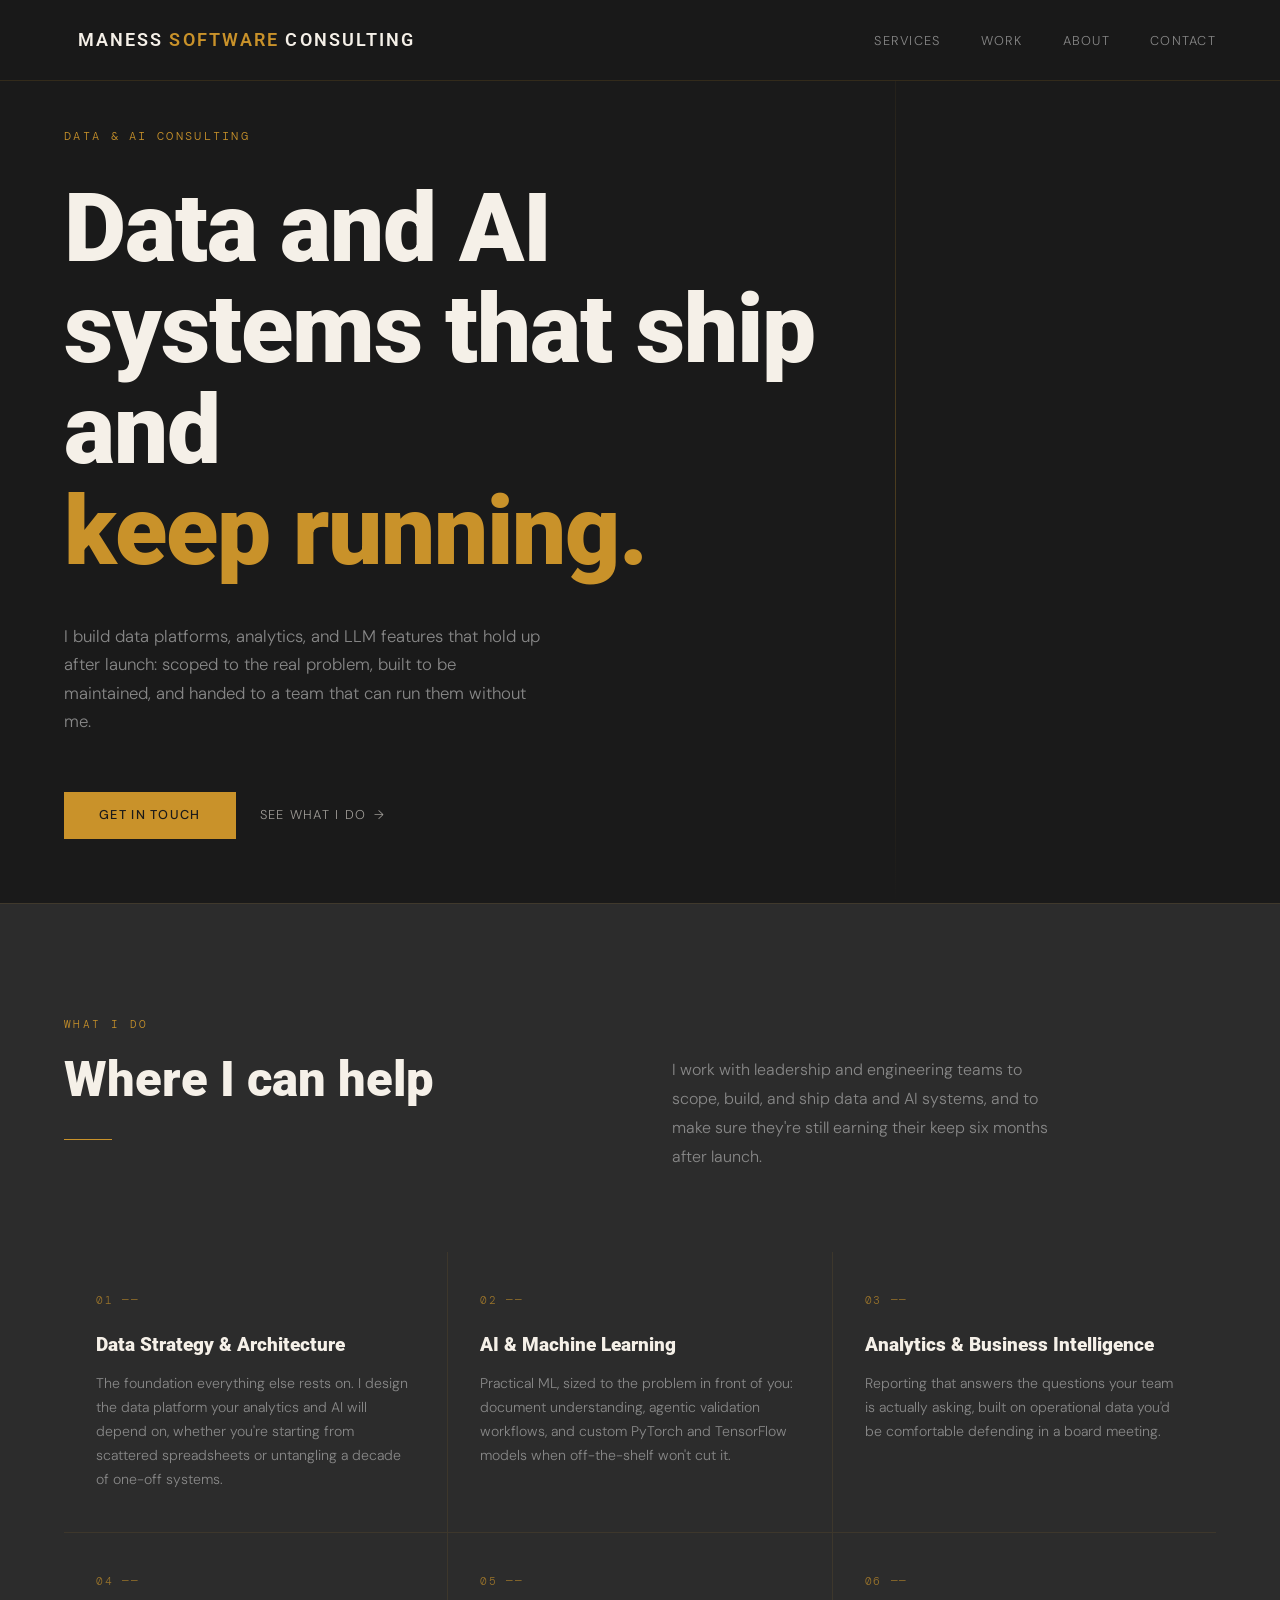
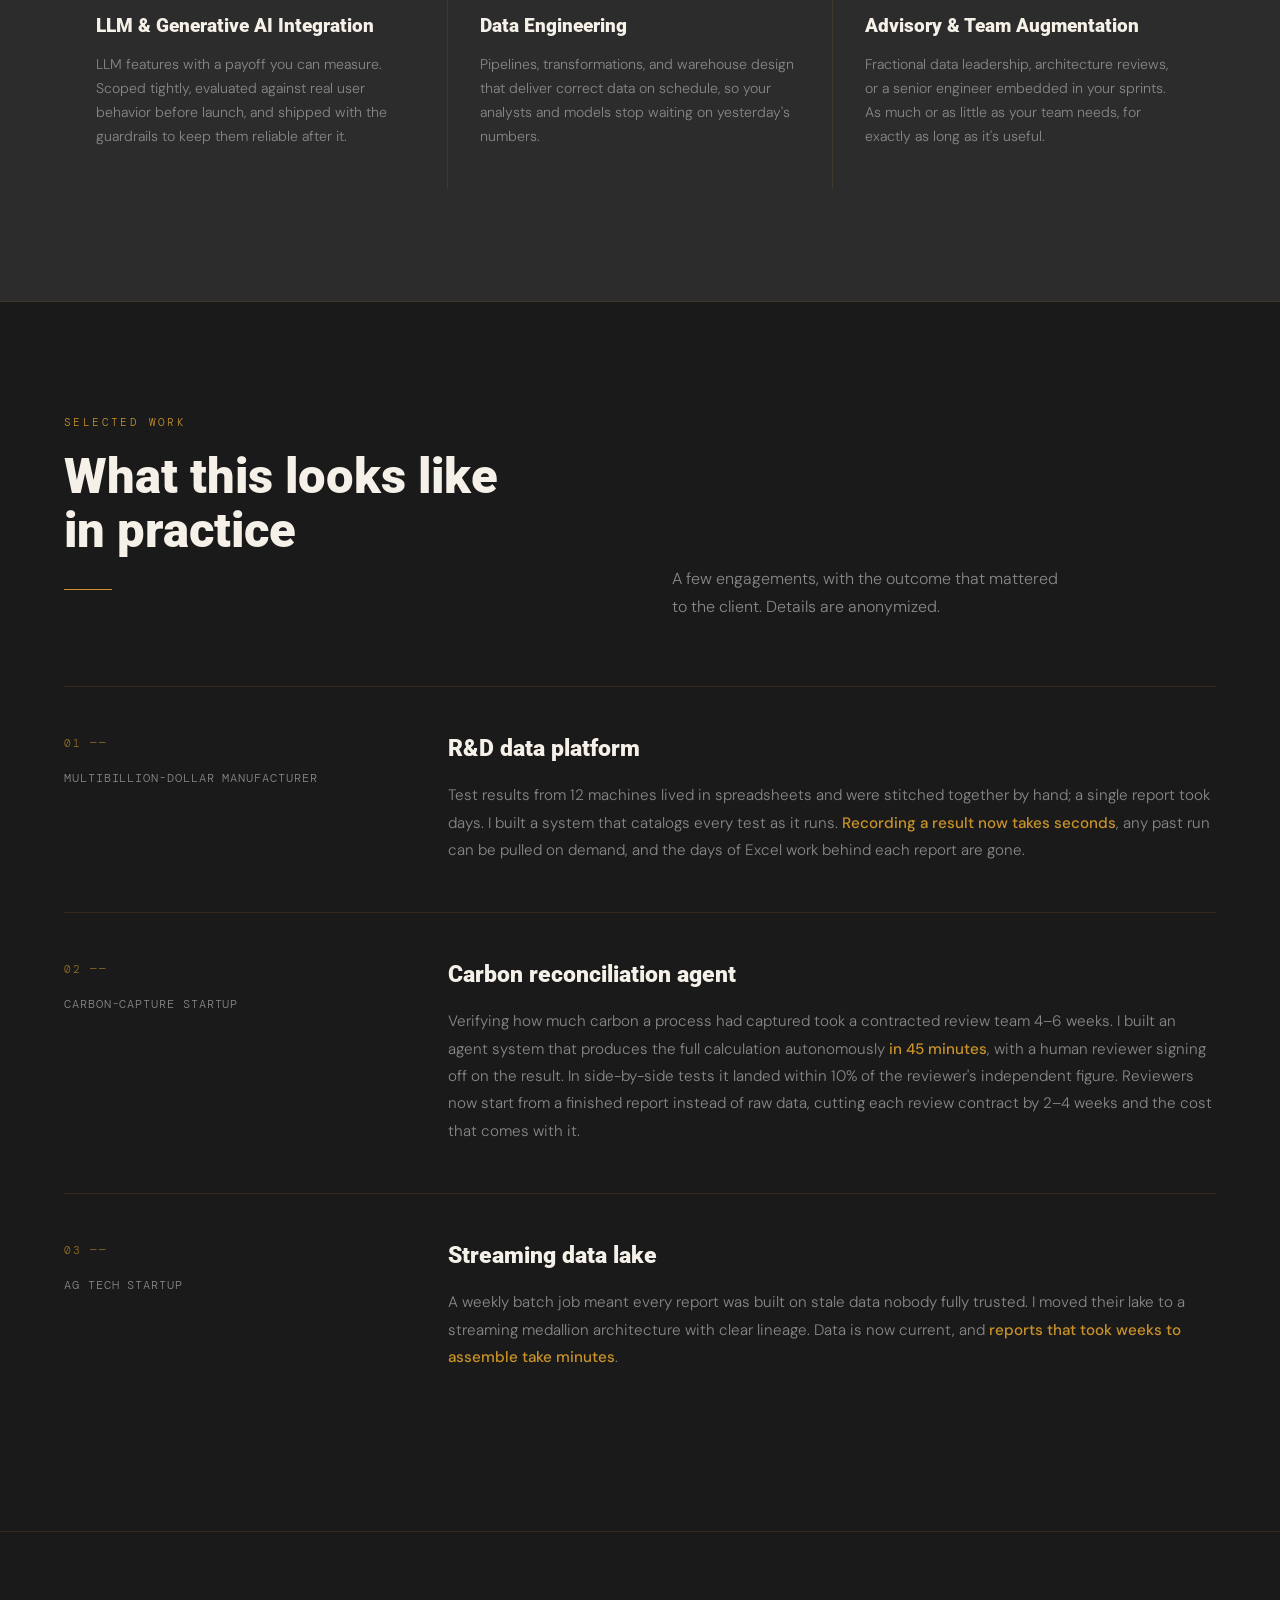
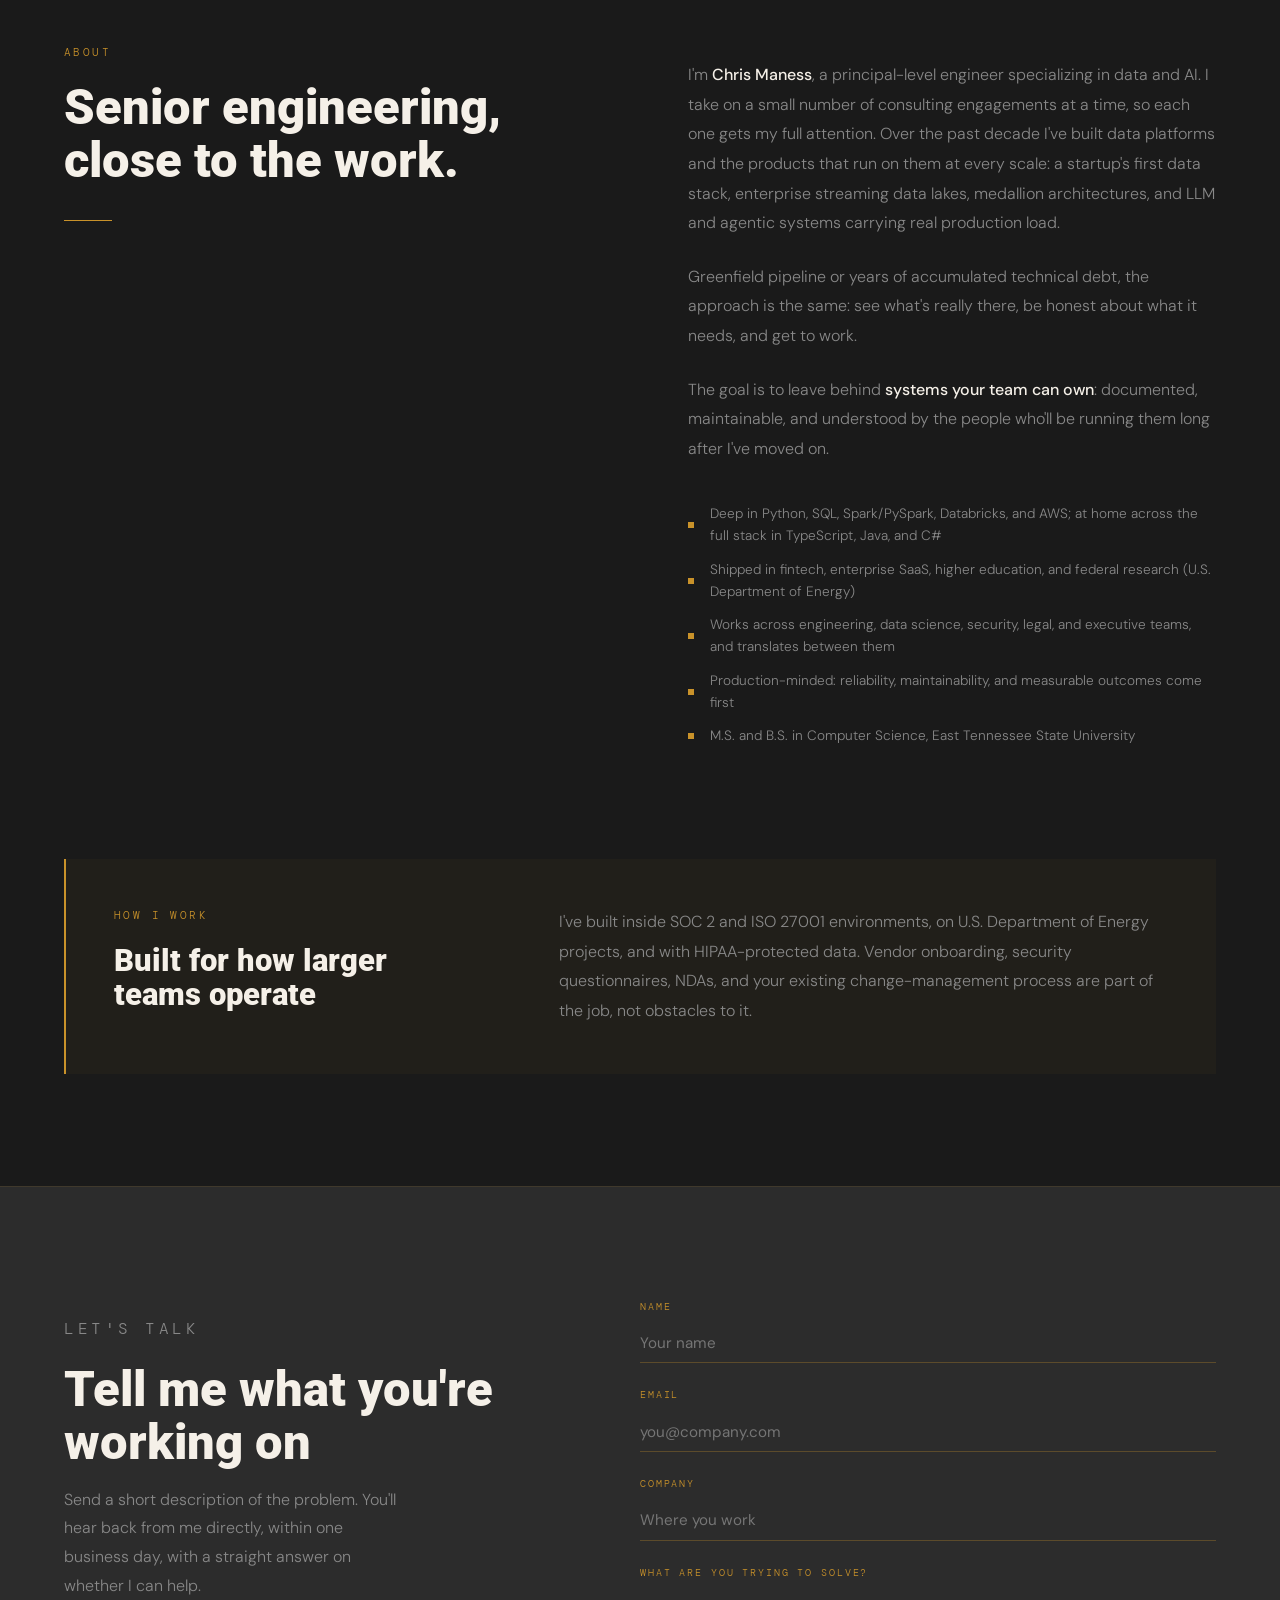
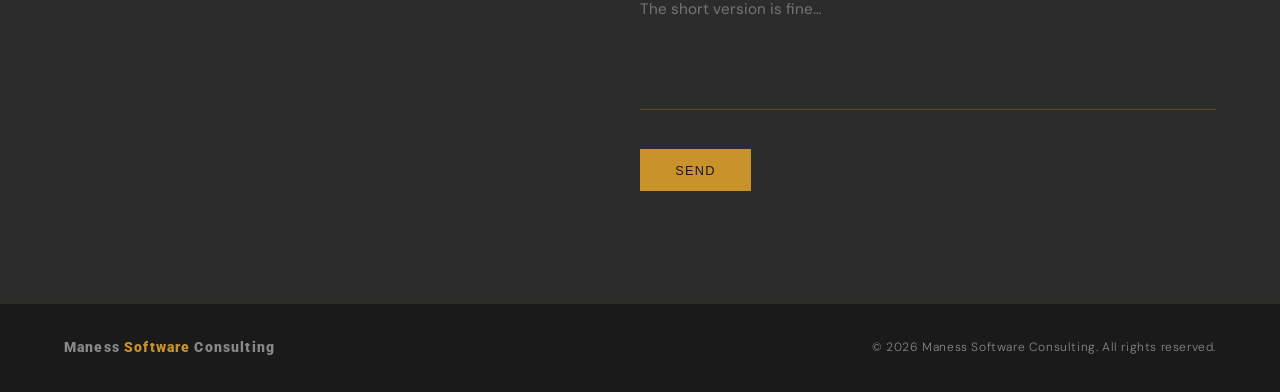
==== public/index.html @ 3c866b28 "Restructure for AWS Amplify Hosting Move the static site into public/ with logos under public/images" ====
<!DOCTYPE html>
<html lang="en">
<head>
  <meta charset="UTF-8" />
  <meta name="viewport" content="width=device-width, initial-scale=1.0" />
  <title>Maness Software Consulting | Data &amp; AI Systems Built for Production</title>
  <link rel="icon" href="/favicon.ico" sizes="16x16 32x32 48x48 64x64">
  <link rel="icon" type="image/svg+xml" href="/images/maness_consulting_logo_gold_circle.svg">
  <link rel="preconnect" href="https://fonts.googleapis.com" />
  <link rel="preconnect" href="https://fonts.gstatic.com" crossorigin />
  <link href="https://fonts.googleapis.com/css2?family=Roboto:wght@400;700;900&family=DM+Sans:wght@300;400;500&family=DM+Mono:wght@400&display=swap" rel="stylesheet" />

  <style>
    :root {
      --charcoal: #1a1a1a;
      --charcoal-mid: #2c2c2c;
      --charcoal-light: #3e3e3e;
      --gold: #c9922a;
      --gold-bright: #e0a83a;
      --cream: #f5f0e8;
      --text-muted: #888;
    }

    *, *::before, *::after {
      box-sizing: border-box;
      margin: 0;
      padding: 0;
    }

    html {
      scroll-behavior: smooth;
    }

    body {
      background: var(--charcoal);
      color: var(--cream);
      font-family: 'DM Sans', sans-serif;
      font-weight: 300;
      line-height: 1.6;
      overflow-x: hidden;
    }

    /* ─── NAV ─── */
    nav {
      position: fixed;
      top: 0;
      width: 100%;
      z-index: 100;
      display: flex;
      justify-content: space-between;
      align-items: center;
      padding: 1.5rem 4rem;
      background: rgba(26,26,26,0.92);
      backdrop-filter: blur(12px);
      border-bottom: 1px solid rgba(201,146,42,0.15);
    }

    .nav-logo {
      display: flex;
      align-items: center;
      gap: 0.85rem;
      font-family: 'Roboto', sans-serif;
      font-size: 1.1rem;
      font-weight: 600;
      letter-spacing: 0.12em;
      text-transform: uppercase;
      color: var(--cream);
      text-decoration: none;
    }

    .nav-logo img {
      height: 2rem;
      width: auto;
      display: block;
      flex-shrink: 0;
    }

    .nav-logo-text span {
      color: var(--gold);
    }

    .nav-links {
      display: flex;
      gap: 2.5rem;
      list-style: none;
    }

    .nav-links a {
      color: var(--text-muted);
      text-decoration: none;
      font-size: 0.8rem;
      letter-spacing: 0.1em;
      text-transform: uppercase;
      transition: color 0.25s;
    }

    .nav-links a:hover {
      color: var(--gold-bright);
    }

    /* ─── HERO ─── */
    #hero {
      min-height: 100vh;
      display: flex;
      flex-direction: column;
      justify-content: center;
      padding: 8rem 4rem 4rem;
      position: relative;
      overflow: hidden;
    }

    .hero-bg-line {
      position: absolute;
      top: 0; right: 0;
      width: 1px;
      height: 100%;
      background: linear-gradient(to bottom, transparent, var(--gold), transparent);
      opacity: 0.3;
      right: 30%;
    }

    .hero-eyebrow {
      font-family: 'DM Mono', monospace;
      font-size: 0.72rem;
      letter-spacing: 0.2em;
      color: var(--gold);
      text-transform: uppercase;
      margin-bottom: 2rem;
      opacity: 0;
      animation: fadeUp 0.8s 0.2s forwards;
    }

    .hero-heading {
      font-family: 'Roboto', sans-serif;
      font-size: clamp(3rem, 7.5vw, 7.5rem);
      font-weight: 900;
      line-height: 1.05;
      letter-spacing: -0.01em;
      max-width: 820px;
      opacity: 0;
      animation: fadeUp 0.9s 0.4s forwards;
    }

    .hero-heading em {
      font-style: normal;
      color: var(--gold);
    }

    .hero-sub {
      margin-top: 2.5rem;
      font-size: 1.05rem;
      color: var(--text-muted);
      max-width: 480px;
      line-height: 1.7;
      opacity: 0;
      animation: fadeUp 0.9s 0.65s forwards;
    }

    .hero-cta {
      margin-top: 3.5rem;
      display: flex;
      gap: 1.5rem;
      align-items: center;
      opacity: 0;
      animation: fadeUp 0.9s 0.85s forwards;
    }

    .btn-primary {
      display: inline-block;
      padding: 0.85rem 2.2rem;
      background: var(--gold);
      color: var(--charcoal);
      text-decoration: none;
      font-size: 0.8rem;
      font-weight: 500;
      letter-spacing: 0.1em;
      text-transform: uppercase;
      transition: background 0.25s, transform 0.2s;
    }

    .btn-primary:hover {
      background: var(--gold-bright);
      transform: translateY(-1px);
    }

    .btn-ghost {
      font-size: 0.8rem;
      letter-spacing: 0.1em;
      text-transform: uppercase;
      color: var(--cream);
      text-decoration: none;
      opacity: 0.6;
      transition: opacity 0.25s;
      display: flex;
      align-items: center;
      gap: 0.5rem;
    }

    .btn-ghost:hover { opacity: 1; }
    .btn-ghost::after { content: '→'; }

    /* ─── SECTION SHARED ─── */
    section {
      padding: 7rem 4rem;
    }

    .section-label {
      font-family: 'DM Mono', monospace;
      font-size: 0.68rem;
      letter-spacing: 0.22em;
      color: var(--gold);
      text-transform: uppercase;
      margin-bottom: 1.2rem;
    }

    .section-heading {
      font-family: 'Roboto', sans-serif;
      font-size: clamp(2rem, 3.8vw, 3.4rem);
      font-weight: 900;
      line-height: 1.1;
      margin-bottom: 1rem;
    }

    .divider {
      width: 48px;
      height: 1px;
      background: var(--gold);
      margin: 2rem 0;
    }

    /* ─── SERVICES ─── */
    #services {
      background: var(--charcoal-mid);
      border-top: 1px solid rgba(201,146,42,0.12);
      border-bottom: 1px solid rgba(201,146,42,0.12);
    }

    .services-intro {
      display: grid;
      grid-template-columns: 1fr 1fr;
      gap: 4rem;
      margin-bottom: 5rem;
      align-items: end;
    }

    .services-desc {
      color: var(--text-muted);
      font-size: 1rem;
      max-width: 400px;
      line-height: 1.8;
      align-self: end;
    }

    .services-grid {
      display: grid;
      grid-template-columns: repeat(3, 1fr);
      gap: 1px;
      background: rgba(201,146,42,0.1);
    }

    .service-card {
      background: var(--charcoal-mid);
      padding: 2.5rem 2rem;
      position: relative;
      transition: background 0.3s;
      cursor: default;
    }

    .service-card:hover {
      background: var(--charcoal-light);
    }

    .service-card:hover .service-number {
      color: var(--gold-bright);
    }

    .service-number {
      font-family: 'DM Mono', monospace;
      font-size: 0.68rem;
      color: var(--gold);
      opacity: 0.7;
      letter-spacing: 0.15em;
      margin-bottom: 1.5rem;
      transition: color 0.3s;
    }

    .service-title {
      font-family: 'Roboto', sans-serif;
      font-size: 1.2rem;
      font-weight: 900;
      margin-bottom: 1rem;
      line-height: 1.2;
    }

    .service-blurb {
      font-size: 0.88rem;
      color: var(--text-muted);
      line-height: 1.7;
    }

    .service-accent {
      position: absolute;
      bottom: 0; left: 0;
      width: 0;
      height: 2px;
      background: var(--gold);
      transition: width 0.4s ease;
    }

    .service-card:hover .service-accent {
      width: 100%;
    }

    /* ─── STATEMENTS ─── */
    #statements {
      display: flex;
      flex-direction: column;
      gap: 0;
      padding: 0;
    }

    .statement-row {
      padding: 2.2rem 4rem;
      border-bottom: 1px solid rgba(201,146,42,0.08);
      display: flex;
      align-items: center;
      gap: 2rem;
      transition: background 0.2s;
    }

    .statement-row:hover {
      background: rgba(201,146,42,0.04);
    }

    .statement-row:hover .stmt-arrow {
      opacity: 1;
      transform: translateX(4px);
    }

    .stmt-index {
      font-family: 'DM Mono', monospace;
      font-size: 0.65rem;
      color: var(--gold);
      opacity: 0.5;
      min-width: 2rem;
    }

    .stmt-text {
      font-family: 'Roboto', sans-serif;
      font-size: clamp(1.15rem, 2.2vw, 1.8rem);
      font-weight: 900;
      line-height: 1.3;
      flex: 1;
    }

    .stmt-text strong {
      font-weight: 600;
      color: var(--gold);
    }

    .stmt-arrow {
      color: var(--gold);
      opacity: 0;
      transition: opacity 0.2s, transform 0.2s;
      font-size: 1.2rem;
    }

    /* ─── ABOUT ─── */
    #about {
      display: grid;
      grid-template-columns: 1fr 1fr;
      gap: 6rem;
      align-items: start;
    }

    .about-left .section-heading {
      max-width: 440px;
    }

    .about-right {
      padding-top: 1rem;
    }

    .about-right p {
      color: var(--text-muted);
      font-size: 1rem;
      line-height: 1.85;
      margin-bottom: 1.5rem;
    }

    .about-right p strong {
      color: var(--cream);
      font-weight: 500;
    }

    .credentials {
      margin-top: 2.5rem;
      display: flex;
      flex-direction: column;
      gap: 0.75rem;
    }

    .credential {
      display: flex;
      align-items: center;
      gap: 1rem;
      font-size: 0.85rem;
      color: var(--text-muted);
    }

    .credential::before {
      content: '';
      display: inline-block;
      width: 6px;
      height: 6px;
      background: var(--gold);
      flex-shrink: 0;
    }

    /* ─── CONTACT ─── */
    #contact {
      background: var(--charcoal-mid);
      border-top: 1px solid rgba(201,146,42,0.12);
    }

    .contact-inner {
      display: grid;
      grid-template-columns: 1fr 1.2fr;
      gap: 6rem;
      align-items: start;
    }

    .contact-left p {
      color: var(--text-muted);
      font-size: 1rem;
      line-height: 1.8;
      max-width: 340px;
      margin-top: 1rem;
    }

    .contact-tagline {
      margin-top: 3rem;
      font-family: 'Roboto', sans-serif;
      font-size: 1.3rem;
      font-style: normal;
      font-weight: 600;
      color: var(--gold);
      line-height: 1.4;
    }

    .form-group {
      margin-bottom: 1.5rem;
    }

    label {
      display: block;
      font-family: 'DM Mono', monospace;
      font-size: 0.65rem;
      letter-spacing: 0.18em;
      color: var(--gold);
      text-transform: uppercase;
      margin-bottom: 0.5rem;
    }

    input, textarea {
      width: 100%;
      background: transparent;
      border: none;
      border-bottom: 1px solid rgba(201,146,42,0.3);
      color: var(--cream);
      font-family: 'DM Sans', sans-serif;
      font-size: 0.95rem;
      padding: 0.6rem 0;
      outline: none;
      transition: border-color 0.25s;
    }

    input:focus, textarea:focus {
      border-bottom-color: var(--gold-bright);
    }

    textarea {
      resize: none;
      height: 120px;
    }

    .form-submit {
      margin-top: 2rem;
      display: flex;
      align-items: center;
      gap: 1.5rem;
    }

    /* ─── FOOTER ─── */
    footer {
      padding: 2rem 4rem;
      display: flex;
      justify-content: space-between;
      align-items: center;
      border-top: 1px solid rgba(201,146,42,0.12);
    }

    footer p {
      font-size: 0.75rem;
      color: var(--text-muted);
      letter-spacing: 0.05em;
    }

    footer .footer-logo {
      font-family: 'Roboto', sans-serif;
      font-size: 0.9rem;
      font-weight: 900;
      letter-spacing: 0.08em;
    }

    footer .footer-logo span { color: var(--gold); }

    /* ─── WORK ─── */
    #work {
      border-bottom: 1px solid rgba(201,146,42,0.12);
    }

    .work-intro {
      display: grid;
      grid-template-columns: 1fr 1fr;
      gap: 4rem;
      margin-bottom: 4rem;
      align-items: end;
    }

    .work-desc {
      color: var(--text-muted);
      font-size: 1rem;
      max-width: 400px;
      line-height: 1.8;
      align-self: end;
    }

    .work-item {
      display: grid;
      grid-template-columns: 1fr 2.4fr;
      gap: 4rem;
      padding: 3rem 0;
      border-top: 1px solid rgba(201,146,42,0.12);
      transition: background 0.3s;
    }

    .work-item:hover {
      background: rgba(201,146,42,0.03);
    }

    .work-number {
      font-family: 'DM Mono', monospace;
      font-size: 0.68rem;
      color: var(--gold);
      opacity: 0.7;
      letter-spacing: 0.15em;
      margin-bottom: 1rem;
    }

    .work-client {
      font-family: 'DM Mono', monospace;
      font-size: 0.72rem;
      line-height: 1.7;
      color: var(--text-muted);
      text-transform: uppercase;
      letter-spacing: 0.08em;
    }

    .work-title {
      font-family: 'Roboto', sans-serif;
      font-size: 1.45rem;
      font-weight: 900;
      line-height: 1.2;
      margin-bottom: 1.2rem;
    }

    .work-text {
      font-size: 0.95rem;
      color: var(--text-muted);
      line-height: 1.8;
    }

    .work-text strong {
      color: var(--gold);
      font-weight: 500;
    }

    /* ─── HOW I WORK ─── */
    #how-i-work {
      padding-top: 0;
    }

    .how-panel {
      background: rgba(201,146,42,0.04);
      border-left: 2px solid var(--gold);
      padding: 3rem;
      display: grid;
      grid-template-columns: 1fr 1.6fr;
      gap: 4rem;
      align-items: start;
    }

    .how-panel .section-heading {
      font-size: clamp(1.5rem, 2.4vw, 2.1rem);
      margin-bottom: 0;
      max-width: 320px;
    }

    .how-body {
      color: var(--text-muted);
      font-size: 1rem;
      line-height: 1.85;
    }

    .how-body strong {
      color: var(--cream);
      font-weight: 500;
    }

    /* ─── ANIMATIONS ─── */
    @keyframes fadeUp {
      from { opacity: 0; transform: translateY(20px); }
      to   { opacity: 1; transform: translateY(0); }
    }

    /* ─── RESPONSIVE ─── */
    @media (max-width: 900px) {
      nav {
        padding: 1rem 1.5rem;
        flex-wrap: wrap;
        justify-content: center;
        gap: 0.6rem 0;
      }
      .nav-logo { font-size: 0.95rem; gap: 0.65rem; }
      .nav-logo img { height: 1.6rem; }
      .nav-links { gap: 1.5rem; }
      .nav-links a { font-size: 0.72rem; }
      #hero { padding-top: 10rem; }
      #hero, section { padding-left: 1.5rem; padding-right: 1.5rem; }
      .services-intro { grid-template-columns: 1fr; gap: 1.5rem; }
      .services-grid { grid-template-columns: 1fr; }
      #about { grid-template-columns: 1fr; gap: 2.5rem; }
      .contact-inner { grid-template-columns: 1fr; gap: 2.5rem; }
      .work-intro { grid-template-columns: 1fr; gap: 1.5rem; }
      .work-item { grid-template-columns: 1fr; gap: 1.5rem; padding: 2.5rem 0; }
      .how-panel { grid-template-columns: 1fr; gap: 1.5rem; padding: 2rem 1.5rem; }
      .statement-row { padding-left: 1.5rem; padding-right: 1.5rem; }
      footer { flex-direction: column; gap: 0.5rem; text-align: center; }
    }
  </style>
</head>
<body>

<!-- NAV -->
<nav>
  <a class="nav-logo" href="#hero" aria-label="Maness Software Consulting home">
    <img src="/images/maness_consulting_logo_gold.svg" alt="">
    <span class="nav-logo-text">Maness <span>Software</span> Consulting</span>
  </a>
  <ul class="nav-links">
    <li><a href="#services">Services</a></li>
    <li><a href="#work">Work</a></li>
    <li><a href="#about">About</a></li>
    <li><a href="#contact">Contact</a></li>
  </ul>
</nav>

<!-- HERO -->
<section id="hero">
  <div class="hero-bg-line"></div>
  <p class="hero-eyebrow">Data &amp; AI Consulting</p>
  <h1 class="hero-heading">
    Data and AI systems that ship and<br>
    <em>keep running.</em>
  </h1>
  <p class="hero-sub">
    I build data platforms, analytics, and LLM features that hold up after launch: scoped to the real problem, built to be maintained, and handed to a team that can run them without me.
  </p>
  <div class="hero-cta">
    <a href="#contact" class="btn-primary">Get in touch</a>
    <a href="#services" class="btn-ghost">See what I do</a>
  </div>
</section>

<!-- SERVICES -->
<section id="services">
  <div class="services-intro">
    <div>
      <p class="section-label">What I Do</p>
      <h2 class="section-heading">Where I can help</h2>
      <div class="divider"></div>
    </div>
    <p class="services-desc">
      I work with leadership and engineering teams to scope, build, and ship data and AI systems, and to make sure they're still earning their keep six months after launch.
    </p>
  </div>

  <div class="services-grid">
    <div class="service-card">
      <p class="service-number">01 ——</p>
      <h3 class="service-title">Data Strategy &amp; Architecture</h3>
      <p class="service-blurb">The foundation everything else rests on. I design the data platform your analytics and AI will depend on, whether you're starting from scattered spreadsheets or untangling a decade of one-off systems.</p>
      <div class="service-accent"></div>
    </div>
    <div class="service-card">
      <p class="service-number">02 ——</p>
      <h3 class="service-title">AI &amp; Machine Learning</h3>
      <p class="service-blurb">Practical ML, sized to the problem in front of you: document understanding, agentic validation workflows, and custom PyTorch and TensorFlow models when off-the-shelf won't cut it.</p>
      <div class="service-accent"></div>
    </div>
    <div class="service-card">
      <p class="service-number">03 ——</p>
      <h3 class="service-title">Analytics &amp; Business Intelligence</h3>
      <p class="service-blurb">Reporting that answers the questions your team is actually asking, built on operational data you'd be comfortable defending in a board meeting.</p>
      <div class="service-accent"></div>
    </div>
    <div class="service-card">
      <p class="service-number">04 ——</p>
      <h3 class="service-title">LLM &amp; Generative AI Integration</h3>
      <p class="service-blurb">LLM features with a payoff you can measure. Scoped tightly, evaluated against real user behavior before launch, and shipped with the guardrails to keep them reliable after it.</p>
      <div class="service-accent"></div>
    </div>
    <div class="service-card">
      <p class="service-number">05 ——</p>
      <h3 class="service-title">Data Engineering</h3>
      <p class="service-blurb">Pipelines, transformations, and warehouse design that deliver correct data on schedule, so your analysts and models stop waiting on yesterday's numbers.</p>
      <div class="service-accent"></div>
    </div>
    <div class="service-card">
      <p class="service-number">06 ——</p>
      <h3 class="service-title">Advisory &amp; Team Augmentation</h3>
      <p class="service-blurb">Fractional data leadership, architecture reviews, or a senior engineer embedded in your sprints. As much or as little as your team needs, for exactly as long as it's useful.</p>
      <div class="service-accent"></div>
    </div>
  </div>
</section>

<!-- WORK -->
<section id="work">
  <div class="work-intro">
    <div>
      <p class="section-label">Selected Work</p>
      <h2 class="section-heading">What this looks like<br>in practice</h2>
      <div class="divider"></div>
    </div>
    <p class="work-desc">
      A few engagements, with the outcome that mattered to the client. Details are anonymized.
    </p>
  </div>

  <div class="work-list">
    <article class="work-item">
      <div class="work-meta">
        <p class="work-number">01 ——</p>
        <p class="work-client">Multibillion-dollar manufacturer</p>
      </div>
      <div class="work-body">
        <h3 class="work-title">R&amp;D data platform</h3>
        <p class="work-text">Test results from 12 machines lived in spreadsheets and were stitched together by hand; a single report took days. I built a system that catalogs every test as it runs. <strong>Recording a result now takes seconds</strong>, any past run can be pulled on demand, and the days of Excel work behind each report are gone.</p>
      </div>
    </article>

    <article class="work-item">
      <div class="work-meta">
        <p class="work-number">02 ——</p>
        <p class="work-client">Carbon-capture startup</p>
      </div>
      <div class="work-body">
        <h3 class="work-title">Carbon reconciliation agent</h3>
        <p class="work-text">Verifying how much carbon a process had captured took a contracted review team 4–6 weeks. I built an agent system that produces the full calculation autonomously <strong>in 45 minutes</strong>, with a human reviewer signing off on the result. In side-by-side tests it landed within 10% of the reviewer's independent figure. Reviewers now start from a finished report instead of raw data, cutting each review contract by 2–4 weeks and the cost that comes with it.</p>
      </div>
    </article>

    <article class="work-item">
      <div class="work-meta">
        <p class="work-number">03 ——</p>
        <p class="work-client">Ag tech startup</p>
      </div>
      <div class="work-body">
        <h3 class="work-title">Streaming data lake</h3>
        <p class="work-text">A weekly batch job meant every report was built on stale data nobody fully trusted. I moved their lake to a streaming medallion architecture with clear lineage. Data is now current, and <strong>reports that took weeks to assemble take minutes</strong>.</p>
      </div>
    </article>
  </div>
</section>

<!-- ABOUT -->
<section id="about">
  <div class="about-left">
    <p class="section-label">About</p>
    <h2 class="section-heading">Senior engineering, close to the work.</h2>
    <div class="divider"></div>
  </div>
  <div class="about-right">
    <p>
      I'm <strong>Chris Maness</strong>, a principal-level engineer specializing in data and AI. I take on a small number of consulting engagements at a time, so each one gets my full attention. Over the past decade I've built data platforms and the products that run on them at every scale: a startup's first data stack, enterprise streaming data lakes, medallion architectures, and LLM and agentic systems carrying real production load.
    </p>
    <p>
      Greenfield pipeline or years of accumulated technical debt, the approach is the same: see what's really there, be honest about what it needs, and get to work.
    </p>
    <p>
      The goal is to leave behind <strong>systems your team can own</strong>: documented, maintainable, and understood by the people who'll be running them long after I've moved on.
    </p>
    <div class="credentials">
      <div class="credential">Deep in Python, SQL, Spark/PySpark, Databricks, and AWS; at home across the full stack in TypeScript, Java, and C#</div>
      <div class="credential">Shipped in fintech, enterprise SaaS, higher education, and federal research (U.S. Department of Energy)</div>
      <div class="credential">Works across engineering, data science, security, legal, and executive teams, and translates between them</div>
      <div class="credential">Production-minded: reliability, maintainability, and measurable outcomes come first</div>
      <div class="credential">M.S. and B.S. in Computer Science, East Tennessee State University</div>
    </div>
  </div>
</section>

<!-- HOW I WORK -->
<section id="how-i-work">
  <div class="how-panel">
    <div>
      <p class="section-label">How I Work</p>
      <h2 class="section-heading">Built for how larger teams operate</h2>
    </div>
    <p class="how-body">
      I've built inside SOC 2 and ISO 27001 environments, on U.S. Department of Energy projects, and with HIPAA-protected data. Vendor onboarding, security questionnaires, NDAs, and your existing change-management process are part of the job, not obstacles to it.
    </p>
  </div>
</section>

<!-- CONTACT -->
<section id="contact">
  <div class="contact-inner">
    <div class="contact-left">
      <p class="section-label">Let's Talk</p>
      <h2 class="section-heading">Tell me what you're working on</h2>
      <p>Send a short description of the problem. You'll hear back from me directly, within one business day, with a straight answer on whether I can help.</p>
    </div>
    <div class="contact-right">
      <form id="contact-form" action="https://api.web3forms.com/submit" method="POST">
        <input type="hidden" name="access_key" value="3c3b1117-a781-49d5-a3b8-685adb78a9c9">
        <input type="hidden" name="subject" value="New inquiry from manessconsulting site">
        <input type="hidden" name="from_name" value="Maness Software Consulting">
        <input type="checkbox" name="botcheck" class="hidden" style="display:none;" tabindex="-1" autocomplete="off">
        <div class="form-group">
          <label for="name">Name</label>
          <input type="text" id="name" name="name" placeholder="Your name" required />
        </div>
        <div class="form-group">
          <label for="email">Email</label>
          <input type="email" id="email" name="email" placeholder="you@company.com" required />
        </div>
        <div class="form-group">
          <label for="company">Company</label>
          <input type="text" id="company" name="company" placeholder="Where you work" />
        </div>
        <div class="form-group">
          <label for="message">What are you trying to solve?</label>
          <textarea id="message" name="message" placeholder="The short version is fine…" required></textarea>
        </div>
        <div class="form-submit">
          <button type="submit" id="form-submit-btn" class="btn-primary" style="border:none;cursor:pointer;">Send</button>
        </div>
      </form>
      <p id="form-success" style="display:none;margin-top:1.5rem;color:var(--gold);font-family:'Roboto',sans-serif;font-size:1.1rem;font-weight:600;">
        Got it. You'll hear back from me directly within one business day.
      </p>
      <p id="form-error" style="display:none;margin-top:1.5rem;color:#c0392b;font-family:'Roboto',sans-serif;font-size:1rem;">
        Something went wrong sending that. Please try again, or email me directly.
      </p>
    </div>
  </div>
</section>

<!-- FOOTER -->
<footer>
  <p class="footer-logo">Maness <span>Software</span> Consulting</p>
  <p>© 2026 Maness Software Consulting. All rights reserved.</p>
</footer>

<script>
  const contactForm = document.getElementById('contact-form');
  contactForm.addEventListener('submit', async (e) => {
    e.preventDefault();
    const btn = document.getElementById('form-submit-btn');
    const errorEl = document.getElementById('form-error');
    errorEl.style.display = 'none';
    btn.disabled = true;
    btn.textContent = 'Sending…';
    try {
      const res = await fetch(contactForm.action, {
        method: 'POST',
        headers: { 'Accept': 'application/json' },
        body: new FormData(contactForm)
      });
      const data = await res.json();
      if (res.ok && data.success) {
        contactForm.style.display = 'none';
        document.getElementById('form-success').style.display = 'block';
      } else {
        throw new Error(data.message || 'Submission failed');
      }
    } catch (err) {
      console.error('Contact form error:', err);
      errorEl.style.display = 'block';
      btn.disabled = false;
      btn.textContent = 'Send';
    }
  });

  // Subtle scroll fade-in for service cards and statement rows
  const observer = new IntersectionObserver((entries) => {
    entries.forEach(entry => {
      if (entry.isIntersecting) {
        entry.target.style.opacity = '1';
        entry.target.style.transform = 'translateY(0)';
      }
    });
  }, { threshold: 0.1 });

  document.querySelectorAll('.service-card').forEach((el, i) => {
    el.style.opacity = '0';
    el.style.transform = 'translateY(16px)';
    el.style.transition = `opacity 0.6s ${i * 0.08}s, transform 0.6s ${i * 0.08}s, background 0.3s`;
    observer.observe(el);
  });

  document.querySelectorAll('.work-item').forEach((el, i) => {
    el.style.opacity = '0';
    el.style.transform = 'translateY(16px)';
    el.style.transition = `opacity 0.6s ${i * 0.08}s, transform 0.6s ${i * 0.08}s, background 0.3s`;
    observer.observe(el);
  });

  document.querySelectorAll('.statement-row').forEach((el, i) => {
    el.style.opacity = '0';
    el.style.transform = 'translateX(-12px)';
    el.style.transition = `opacity 0.5s ${i * 0.1}s, transform 0.5s ${i * 0.1}s, background 0.2s`;
    observer.observe(el);
  });
</script>
</body>
</html>
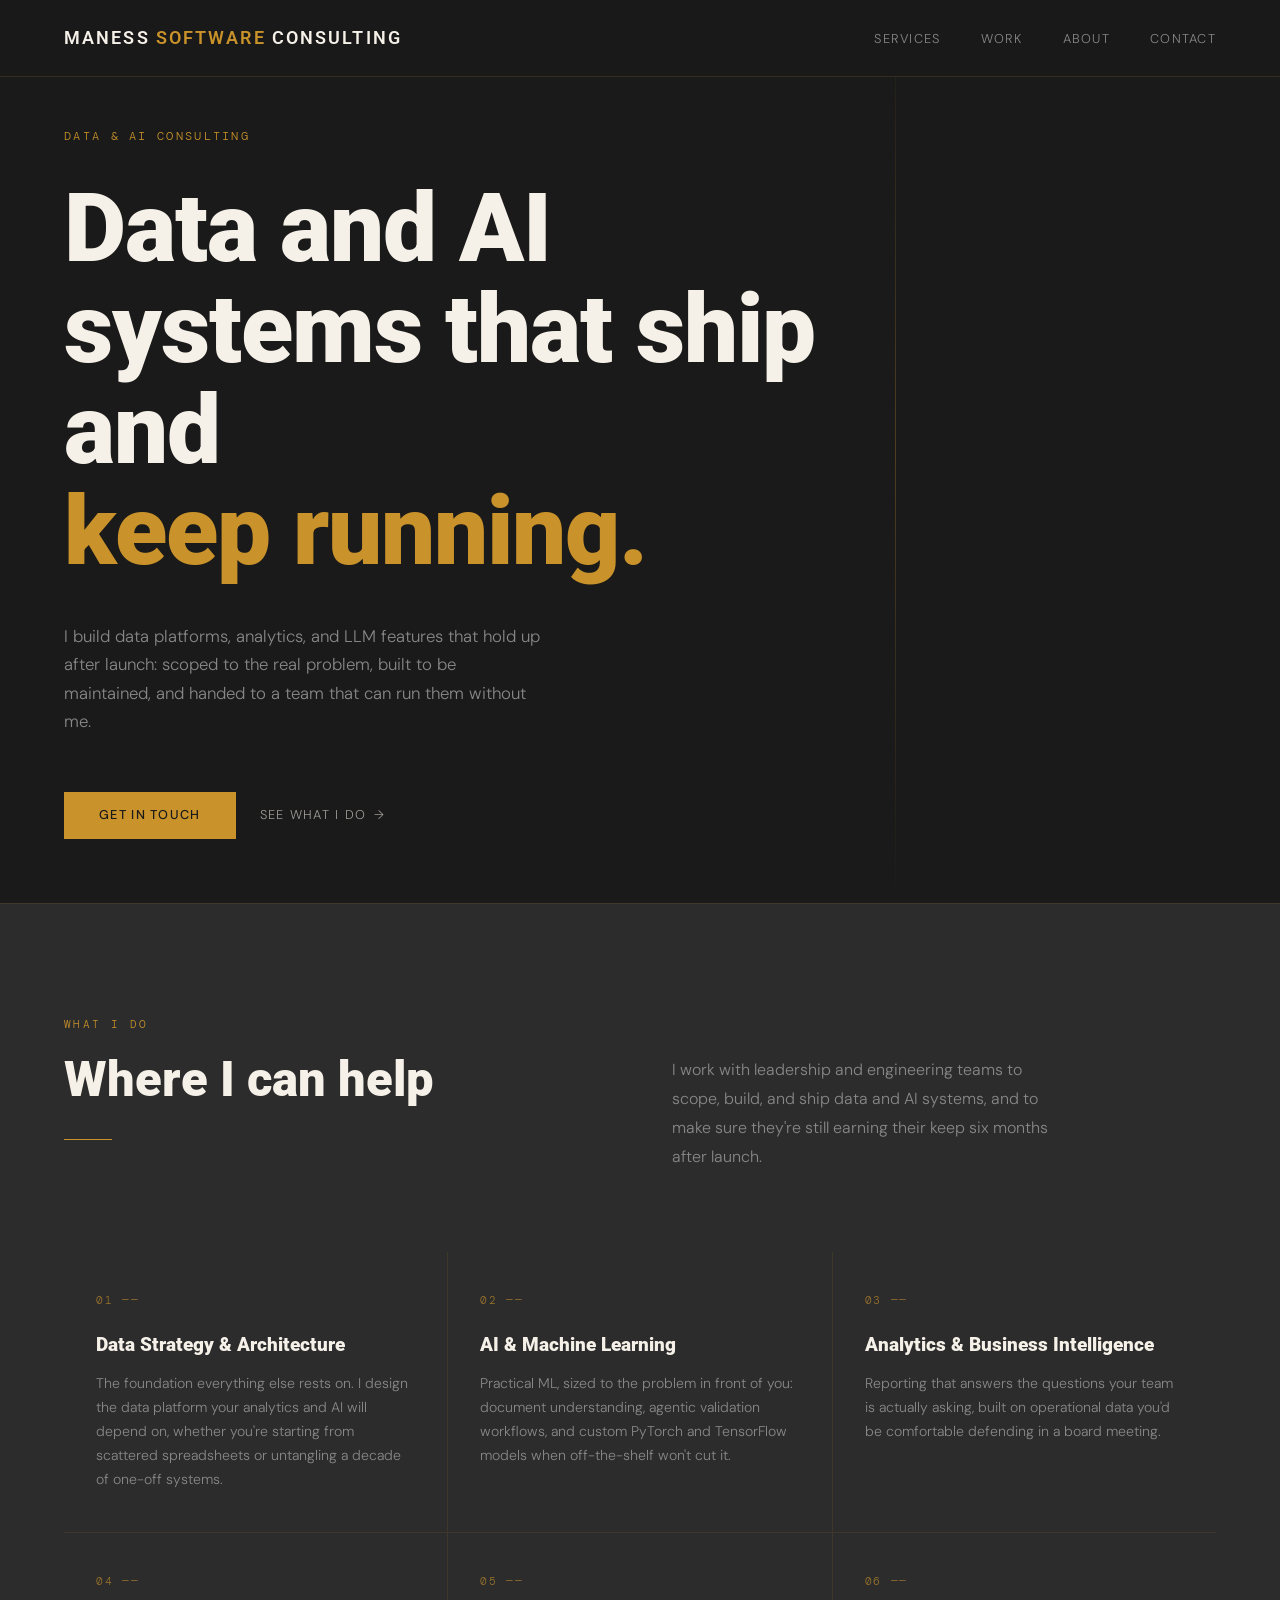
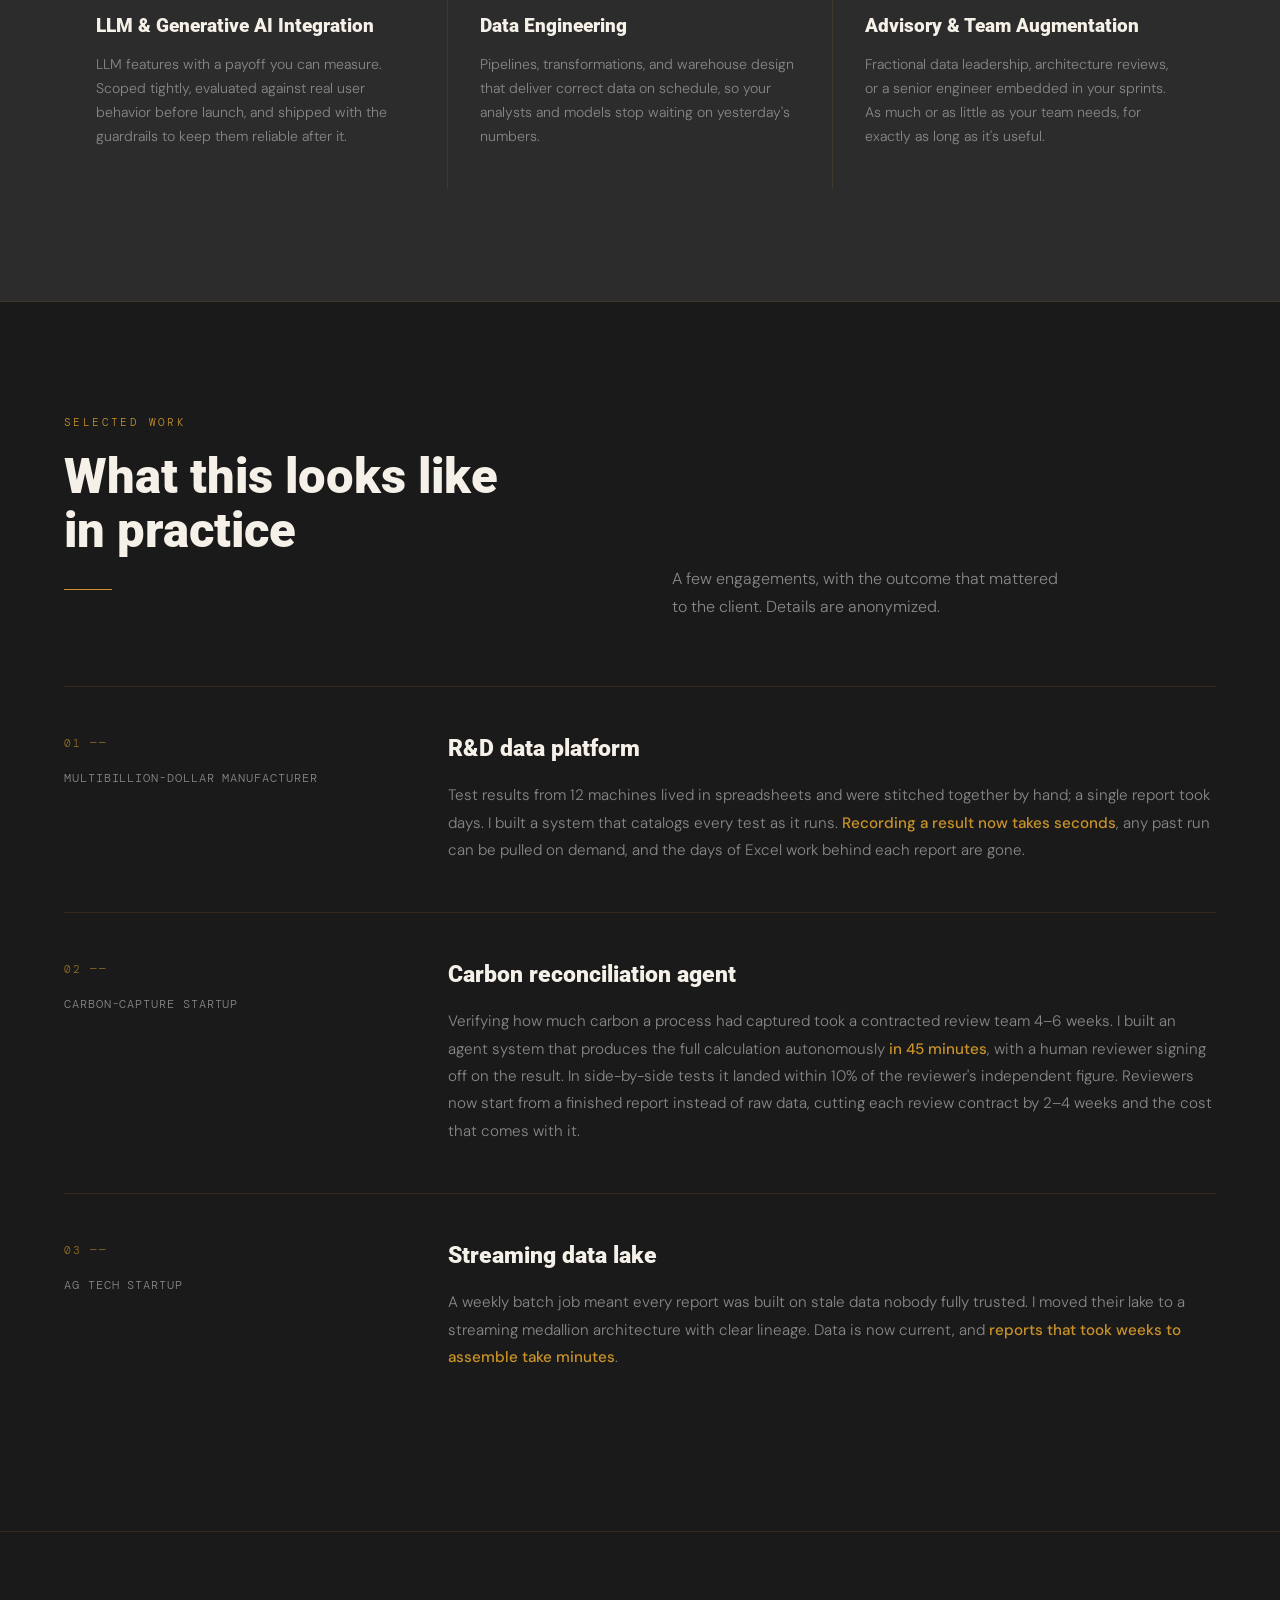
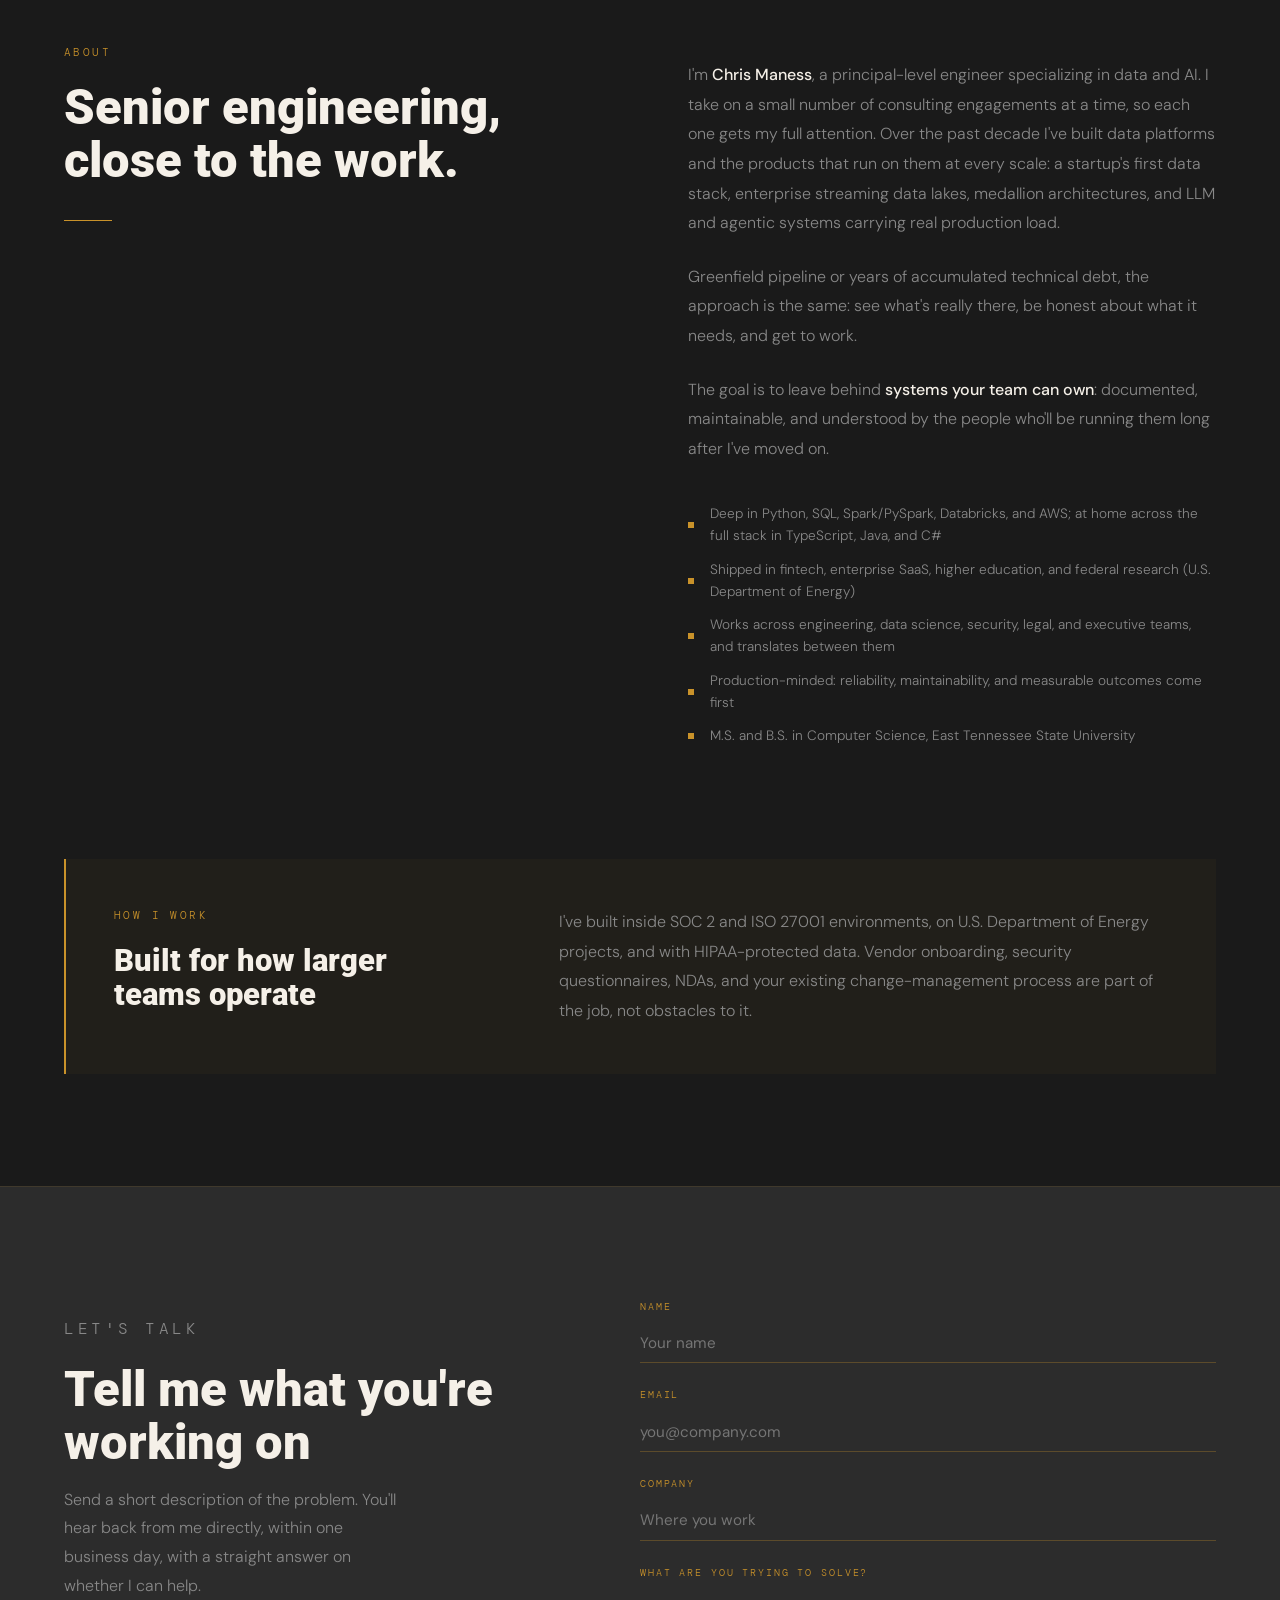
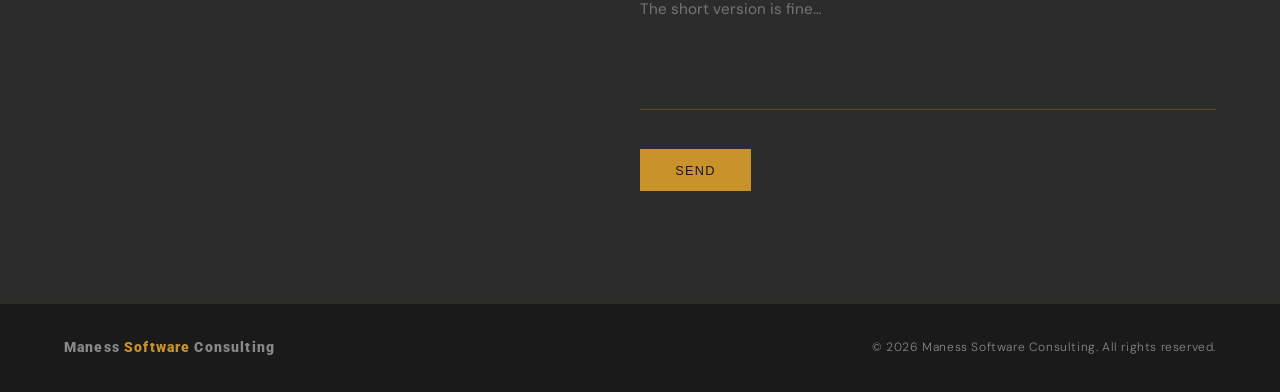
==== commit 9c6241a5: "Replace the logo with a Roboto Black M favicon The logo mark is gone from the site: the nav is now t" ====
--- a/public/index.html
+++ b/public/index.html
@@ -5,7 +5,6 @@
   <meta name="viewport" content="width=device-width, initial-scale=1.0" />
   <title>Maness Software Consulting | Data &amp; AI Systems Built for Production</title>
   <link rel="icon" href="/favicon.ico" sizes="16x16 32x32 48x48 64x64">
-  <link rel="icon" type="image/svg+xml" href="/images/maness_consulting_logo_gold_circle.svg">
   <link rel="preconnect" href="https://fonts.googleapis.com" />
   <link rel="preconnect" href="https://fonts.gstatic.com" crossorigin />
   <link href="https://fonts.googleapis.com/css2?family=Roboto:wght@400;700;900&family=DM+Sans:wght@300;400;500&family=DM+Mono:wght@400&display=swap" rel="stylesheet" />
@@ -58,7 +57,6 @@
     .nav-logo {
       display: flex;
       align-items: center;
-      gap: 0.85rem;
       font-family: 'Roboto', sans-serif;
       font-size: 1.1rem;
       font-weight: 600;
@@ -66,13 +64,6 @@
       text-transform: uppercase;
       color: var(--cream);
       text-decoration: none;
-    }
-
-    .nav-logo img {
-      height: 2rem;
-      width: auto;
-      display: block;
-      flex-shrink: 0;
     }
 
     .nav-logo-text span {
@@ -625,28 +616,153 @@
     }
 
     /* ─── RESPONSIVE ─── */
+
+    /* Below the desktop width the headline reaches past the 30% mark, so the
+       decorative rule anchors to the right edge of the content column instead
+       of running through the text. */
+    @media (max-width: 1279px) {
+      .hero-bg-line { right: 4rem; }
+    }
+
+    /* Large tablets / small laptops: three service cards get too narrow here. */
+    @media (max-width: 1200px) {
+      .services-grid { grid-template-columns: repeat(2, 1fr); }
+    }
+
+    /* 11–13" tablets and small laptops: step the gutters down towards the
+       tablet layout instead of dropping straight from 4rem to 2rem. */
+    @media (max-width: 1100px) {
+      nav { padding: 1.25rem 3rem; }
+      #hero, section { padding-left: 3rem; padding-right: 3rem; }
+      section { padding-top: 6rem; padding-bottom: 6rem; }
+      footer { padding: 2rem 3rem; }
+      .statement-row { padding-left: 3rem; padding-right: 3rem; }
+      .hero-bg-line { right: 3rem; }
+
+      .services-intro, .work-intro { gap: 3rem; }
+      .work-item { gap: 3rem; }
+      #about { gap: 4rem; }
+      .how-panel { gap: 3rem; padding: 2.5rem; }
+      .contact-inner { gap: 4rem; }
+    }
+
+    /* Tablet / small laptop: collapse the two-column layouts, trim the gutters. */
     @media (max-width: 900px) {
       nav {
-        padding: 1rem 1.5rem;
+        padding: 1rem 2rem;
         flex-wrap: wrap;
         justify-content: center;
-        gap: 0.6rem 0;
+        gap: 0.55rem 2rem;
       }
-      .nav-logo { font-size: 0.95rem; gap: 0.65rem; }
-      .nav-logo img { height: 1.6rem; }
-      .nav-links { gap: 1.5rem; }
+      .nav-logo { font-size: 0.95rem; }
+      .nav-links { gap: 1.5rem; flex-wrap: wrap; justify-content: center; }
       .nav-links a { font-size: 0.72rem; }
-      #hero { padding-top: 10rem; }
+
+      #hero, section { padding-left: 2rem; padding-right: 2rem; }
+      #hero { padding-top: 9rem; padding-bottom: 3.5rem; }
+      section { padding-top: 5rem; padding-bottom: 5rem; }
+      footer { padding: 2rem; flex-direction: column; gap: 0.5rem; text-align: center; }
+      .statement-row { padding-left: 2rem; padding-right: 2rem; }
+      .hero-bg-line { right: 2rem; }
+
+      .services-intro { grid-template-columns: 1fr; gap: 1.25rem; margin-bottom: 3rem; }
+      .services-grid { grid-template-columns: repeat(2, 1fr); }
+      .service-card { padding: 2rem 1.5rem; }
+      .services-desc, .work-desc { max-width: 520px; }
+      #about { grid-template-columns: 1fr; gap: 2rem; }
+      .about-right { padding-top: 0; }
+      .about-left .section-heading { max-width: none; }
+      .contact-inner { grid-template-columns: 1fr; gap: 2.5rem; }
+      .contact-left p { max-width: 520px; }
+      .contact-right { max-width: 34rem; }
+      .work-intro { grid-template-columns: 1fr; gap: 1.25rem; margin-bottom: 2.5rem; }
+      .work-item { grid-template-columns: 1fr; gap: 1.25rem; padding: 2.5rem 0; }
+      .how-panel { grid-template-columns: 1fr; gap: 1.25rem; padding: 2rem; }
+      .how-panel .section-heading { max-width: none; }
+      /* Single column here, so cap the measure rather than let prose run the
+         full width of a tablet. */
+      .about-right p, .credentials, .how-body, .work-text { max-width: 34rem; }
+    }
+
+    /* Phones: tighten vertical rhythm so the page reads as intentional, not stretched. */
+    @media (max-width: 700px) {
+      nav { padding-left: 1.5rem; padding-right: 1.5rem; }
       #hero, section { padding-left: 1.5rem; padding-right: 1.5rem; }
-      .services-intro { grid-template-columns: 1fr; gap: 1.5rem; }
+      #hero { padding-top: 8.5rem; padding-bottom: 3rem; }
+      section { padding-top: 3.5rem; padding-bottom: 3.5rem; }
+      footer { padding: 1.75rem 1.5rem; }
+      .statement-row { padding: 1.6rem 1.5rem; gap: 1.25rem; }
+
+      /* Decorative hero rule sits on top of the headline once it goes full-width. */
+      .hero-bg-line { display: none; }
+      .hero-eyebrow { margin-bottom: 1.25rem; }
+      .hero-sub { margin-top: 1.5rem; font-size: 1rem; line-height: 1.6; }
+      .hero-cta { margin-top: 2.25rem; gap: 1.25rem; flex-wrap: wrap; }
+
+      .section-label { margin-bottom: 0.75rem; }
+      .section-heading { margin-bottom: 0.75rem; }
+      .divider { margin: 1.25rem 0; }
+
+      .services-intro { gap: 0.75rem; margin-bottom: 2rem; }
       .services-grid { grid-template-columns: 1fr; }
-      #about { grid-template-columns: 1fr; gap: 2.5rem; }
-      .contact-inner { grid-template-columns: 1fr; gap: 2.5rem; }
-      .work-intro { grid-template-columns: 1fr; gap: 1.5rem; }
-      .work-item { grid-template-columns: 1fr; gap: 1.5rem; padding: 2.5rem 0; }
-      .how-panel { grid-template-columns: 1fr; gap: 1.5rem; padding: 2rem 1.5rem; }
-      .statement-row { padding-left: 1.5rem; padding-right: 1.5rem; }
-      footer { flex-direction: column; gap: 0.5rem; text-align: center; }
+      .service-card { padding: 1.75rem 1.5rem; }
+      .service-number { margin-bottom: 1rem; }
+      .service-title { margin-bottom: 0.65rem; }
+      .service-blurb { line-height: 1.65; }
+      .services-desc, .work-desc { font-size: 0.95rem; line-height: 1.7; max-width: none; }
+
+      .work-intro { gap: 0.75rem; margin-bottom: 1.75rem; }
+      .work-item { gap: 0.9rem; padding: 2rem 0; }
+      .work-number { margin-bottom: 0.4rem; }
+      .work-title { font-size: 1.3rem; margin-bottom: 0.75rem; }
+      .work-text { font-size: 0.92rem; line-height: 1.7; }
+
+      #about { gap: 1.5rem; }
+      .about-right p { font-size: 0.95rem; line-height: 1.7; margin-bottom: 1rem; }
+      .credentials { margin-top: 1.75rem; gap: 0.85rem; }
+      .credential { align-items: flex-start; gap: 0.85rem; line-height: 1.6; }
+      .credential::before { margin-top: 0.5em; }
+
+      .how-panel { padding: 1.75rem 1.5rem; gap: 1rem; }
+      .how-body { font-size: 0.95rem; line-height: 1.7; }
+
+      .contact-inner { gap: 2rem; }
+      .contact-left p { font-size: 0.95rem; line-height: 1.7; max-width: none; margin-top: 0.75rem; }
+      .contact-tagline { margin-top: 2rem; }
+      .form-group { margin-bottom: 1.25rem; }
+      /* 16px keeps iOS from zooming the viewport on focus. */
+      input, textarea { font-size: 1rem; }
+      textarea { height: 110px; }
+      .form-submit { margin-top: 1.5rem; }
+    }
+
+    /* Small phones: a final pass of tightening. */
+    @media (max-width: 480px) {
+      nav { padding: 0.85rem 1.25rem; gap: 0.5rem 1.25rem; }
+      .nav-logo { font-size: 0.82rem; letter-spacing: 0.1em; }
+      .nav-links { gap: 1.15rem; }
+      .nav-links a { font-size: 0.68rem; }
+
+      #hero, section { padding-left: 1.25rem; padding-right: 1.25rem; }
+      #hero { padding-top: 7.5rem; padding-bottom: 2.5rem; }
+      section { padding-top: 3rem; padding-bottom: 3rem; }
+      footer { padding: 1.5rem 1.25rem; }
+      .statement-row { padding-left: 1.25rem; padding-right: 1.25rem; }
+
+      .hero-sub { margin-top: 1.25rem; font-size: 0.95rem; }
+      .hero-cta { margin-top: 2rem; gap: 1rem; }
+      .btn-primary { padding: 0.8rem 1.6rem; }
+
+      .section-heading { font-size: 1.8rem; }
+      .divider { margin: 1rem 0; }
+
+      .services-intro { margin-bottom: 1.5rem; }
+      .service-card { padding: 1.5rem 1.25rem; }
+      .work-intro { margin-bottom: 1.5rem; }
+      .work-item { padding: 1.75rem 0; }
+      .how-panel { padding: 1.5rem 1.25rem; }
+      .credentials { margin-top: 1.5rem; }
+      textarea { height: 100px; }
     }
   </style>
 </head>
@@ -655,7 +771,6 @@
 <!-- NAV -->
 <nav>
   <a class="nav-logo" href="#hero" aria-label="Maness Software Consulting home">
-    <img src="/images/maness_consulting_logo_gold.svg" alt="">
     <span class="nav-logo-text">Maness <span>Software</span> Consulting</span>
   </a>
   <ul class="nav-links">
